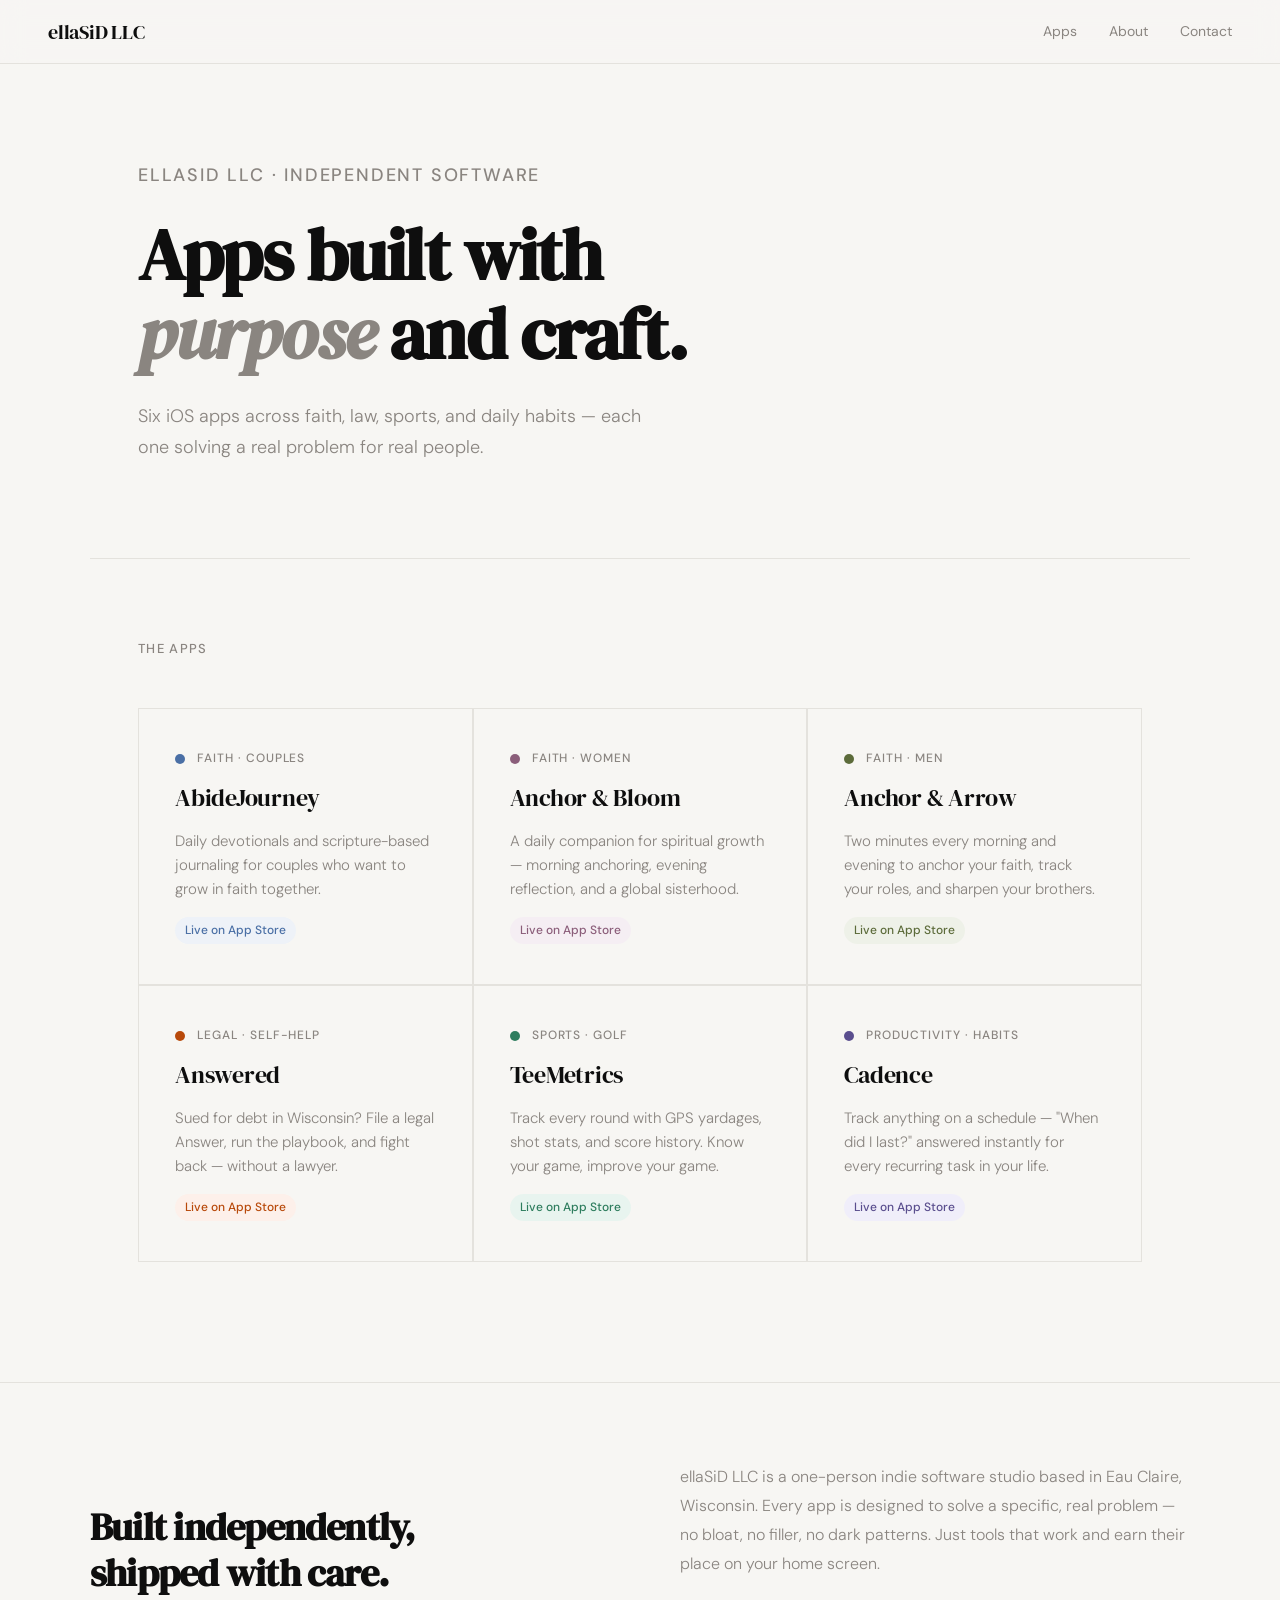
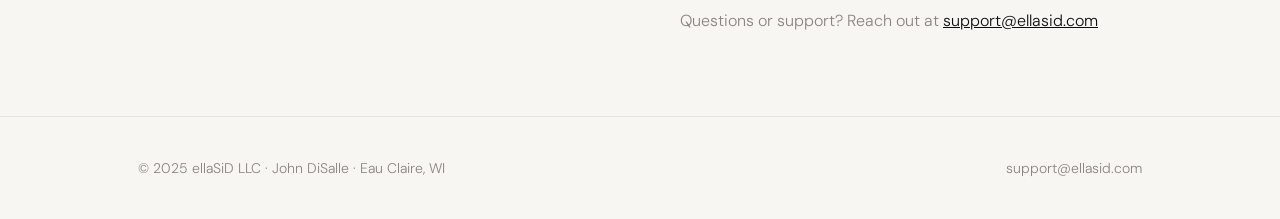
==== index.html @ 7eab45d6 "Initial site build" ====
<!DOCTYPE html>
<html lang="en">
<head>
  <meta charset="UTF-8" />
  <meta name="viewport" content="width=device-width, initial-scale=1.0" />
  <title>ellaSiD LLC — Apps by John DiSalle</title>
  <meta name="description" content="Independent apps built with purpose. Faith tools, legal defense, golf stats, and habit tracking." />
  <link rel="preconnect" href="https://fonts.googleapis.com" />
  <link rel="preconnect" href="https://fonts.gstatic.com" crossorigin />
  <link href="https://fonts.googleapis.com/css2?family=DM+Serif+Display:ital@0;1&family=DM+Sans:wght@300;400;500&display=swap" rel="stylesheet" />
  <style>
    *, *::before, *::after { box-sizing: border-box; margin: 0; padding: 0; }

    :root {
      --black: #0e0e0e;
      --off-white: #f7f6f3;
      --warm-gray: #8a8580;
      --rule: #e4e2dd;

      --abide: #4a6fa5;
      --abide-light: #eef2f8;
      --bloom: #8b5e7a;
      --bloom-light: #f5eef3;
      --arrow: #5c6b3a;
      --arrow-light: #eef1e8;
      --answered: #b8490a;
      --answered-light: #fdf0ea;
      --tee: #2e7d5e;
      --tee-light: #e8f4ef;
      --cadence: #5a4e8e;
      --cadence-light: #f0eefa;
    }

    html { font-size: 16px; scroll-behavior: smooth; }

    body {
      background: var(--off-white);
      color: var(--black);
      font-family: 'DM Sans', sans-serif;
      font-weight: 300;
      line-height: 1.6;
      -webkit-font-smoothing: antialiased;
    }

    /* NAV */
    nav {
      position: fixed; top: 0; left: 0; right: 0; z-index: 100;
      display: flex; align-items: center; justify-content: space-between;
      padding: 0 48px;
      height: 64px;
      background: rgba(247,246,243,0.9);
      backdrop-filter: blur(12px);
      border-bottom: 1px solid var(--rule);
    }
    .nav-logo {
      font-family: 'DM Serif Display', serif;
      font-size: 1.25rem;
      color: var(--black);
      text-decoration: none;
      letter-spacing: -0.01em;
    }
    .nav-links { display: flex; gap: 32px; }
    .nav-links a {
      font-size: 0.875rem;
      font-weight: 400;
      color: var(--warm-gray);
      text-decoration: none;
      transition: color 0.2s;
    }
    .nav-links a:hover { color: var(--black); }

    /* HERO */
    .hero {
      padding: 160px 48px 96px;
      max-width: 1100px;
      margin: 0 auto;
    }
    .hero-eyebrow {
      font-size: 0.8125rem;
      font-weight: 500;
      letter-spacing: 0.1em;
      text-transform: uppercase;
      color: var(--warm-gray);
      margin-bottom: 24px;
    }
    .hero h1 {
      font-family: 'DM Serif Display', serif;
      font-size: clamp(2.75rem, 6vw, 4.5rem);
      line-height: 1.1;
      letter-spacing: -0.02em;
      color: var(--black);
      max-width: 780px;
      margin-bottom: 28px;
    }
    .hero h1 em {
      font-style: italic;
      color: var(--warm-gray);
    }
    .hero p {
      font-size: 1.125rem;
      color: var(--warm-gray);
      max-width: 520px;
      line-height: 1.7;
    }

    /* DIVIDER */
    .section-rule {
      width: 100%;
      height: 1px;
      background: var(--rule);
      max-width: 1100px;
      margin: 0 auto;
    }

    /* APPS GRID */
    .apps-section {
      padding: 80px 48px 120px;
      max-width: 1100px;
      margin: 0 auto;
    }
    .apps-label {
      font-size: 0.8125rem;
      font-weight: 500;
      letter-spacing: 0.1em;
      text-transform: uppercase;
      color: var(--warm-gray);
      margin-bottom: 48px;
    }
    .apps-grid {
      display: grid;
      grid-template-columns: repeat(3, 1fr);
      gap: 2px;
      background: var(--rule);
      border: 1px solid var(--rule);
    }
    .app-card {
      background: var(--off-white);
      padding: 40px 36px;
      text-decoration: none;
      display: flex;
      flex-direction: column;
      gap: 16px;
      transition: background 0.2s;
      position: relative;
      overflow: hidden;
    }
    .app-card::after {
      content: '→';
      position: absolute;
      top: 40px; right: 36px;
      font-size: 1rem;
      color: var(--warm-gray);
      opacity: 0;
      transform: translateX(-6px);
      transition: opacity 0.2s, transform 0.2s;
    }
    .app-card:hover::after { opacity: 1; transform: translateX(0); }

    .app-card:hover { background: #fff; }

    .app-dot {
      width: 10px; height: 10px;
      border-radius: 50%;
      flex-shrink: 0;
    }
    .app-card-top { display: flex; align-items: center; gap: 12px; }
    .app-category {
      font-size: 0.75rem;
      font-weight: 500;
      letter-spacing: 0.08em;
      text-transform: uppercase;
      color: var(--warm-gray);
    }
    .app-name {
      font-family: 'DM Serif Display', serif;
      font-size: 1.5rem;
      letter-spacing: -0.01em;
      color: var(--black);
      line-height: 1.2;
    }
    .app-desc {
      font-size: 0.9375rem;
      color: var(--warm-gray);
      line-height: 1.6;
    }
    .app-tag {
      display: inline-block;
      font-size: 0.75rem;
      font-weight: 500;
      padding: 4px 10px;
      border-radius: 100px;
      margin-top: auto;
      align-self: flex-start;
    }

    /* card color themes */
    .card-abide .app-dot { background: var(--abide); }
    .card-abide .app-tag { background: var(--abide-light); color: var(--abide); }
    .card-bloom .app-dot { background: var(--bloom); }
    .card-bloom .app-tag { background: var(--bloom-light); color: var(--bloom); }
    .card-arrow .app-dot { background: var(--arrow); }
    .card-arrow .app-tag { background: var(--arrow-light); color: var(--arrow); }
    .card-answered .app-dot { background: var(--answered); }
    .card-answered .app-tag { background: var(--answered-light); color: var(--answered); }
    .card-tee .app-dot { background: var(--tee); }
    .card-tee .app-tag { background: var(--tee-light); color: var(--tee); }
    .card-cadence .app-dot { background: var(--cadence); }
    .card-cadence .app-tag { background: var(--cadence-light); color: var(--cadence); }

    /* ABOUT STRIP */
    .about-strip {
      border-top: 1px solid var(--rule);
      border-bottom: 1px solid var(--rule);
      padding: 80px 48px;
    }
    .about-inner {
      max-width: 1100px;
      margin: 0 auto;
      display: grid;
      grid-template-columns: 1fr 1fr;
      gap: 80px;
      align-items: center;
    }
    .about-inner h2 {
      font-family: 'DM Serif Display', serif;
      font-size: clamp(1.75rem, 3vw, 2.5rem);
      letter-spacing: -0.02em;
      line-height: 1.2;
    }
    .about-inner p {
      font-size: 1rem;
      color: var(--warm-gray);
      line-height: 1.8;
    }

    /* FOOTER */
    footer {
      padding: 40px 48px;
      max-width: 1100px;
      margin: 0 auto;
      display: flex;
      align-items: center;
      justify-content: space-between;
    }
    footer p { font-size: 0.875rem; color: var(--warm-gray); }
    footer a { color: var(--warm-gray); text-decoration: none; }
    footer a:hover { color: var(--black); }

    /* ANIMATIONS */
    @keyframes fadeUp {
      from { opacity: 0; transform: translateY(20px); }
      to { opacity: 1; transform: translateY(0); }
    }
    .hero-eyebrow { animation: fadeUp 0.6s ease both; }
    .hero h1 { animation: fadeUp 0.6s 0.1s ease both; }
    .hero p { animation: fadeUp 0.6s 0.2s ease both; }

    /* RESPONSIVE */
    @media (max-width: 900px) {
      nav { padding: 0 24px; }
      .hero { padding: 120px 24px 64px; }
      .apps-section { padding: 64px 24px 80px; }
      .apps-grid { grid-template-columns: 1fr 1fr; }
      .about-strip { padding: 64px 24px; }
      .about-inner { grid-template-columns: 1fr; gap: 32px; }
      footer { padding: 32px 24px; flex-direction: column; gap: 12px; text-align: center; }
    }
    @media (max-width: 600px) {
      .apps-grid { grid-template-columns: 1fr; }
      .nav-links { display: none; }
    }
  </style>
</head>
<body>

  <nav>
    <a class="nav-logo" href="/">ellaSiD LLC</a>
    <div class="nav-links">
      <a href="#apps">Apps</a>
      <a href="#about">About</a>
      <a href="mailto:support@ellasid.com">Contact</a>
    </div>
  </nav>

  <section class="hero">
    <p class="hero-eyebrow">ellaSiD LLC · Independent Software</p>
    <h1>Apps built with<br /><em>purpose</em> and craft.</h1>
    <p>Six iOS apps across faith, law, sports, and daily habits — each one solving a real problem for real people.</p>
  </section>

  <div class="section-rule"></div>

  <section class="apps-section" id="apps">
    <p class="apps-label">The Apps</p>
    <div class="apps-grid">

      <a class="app-card card-abide" href="/abidejourney.html">
        <div class="app-card-top">
          <div class="app-dot"></div>
          <span class="app-category">Faith · Couples</span>
        </div>
        <div class="app-name">AbideJourney</div>
        <div class="app-desc">Daily devotionals and scripture-based journaling for couples who want to grow in faith together.</div>
        <span class="app-tag">Live on App Store</span>
      </a>

      <a class="app-card card-bloom" href="/anchor-bloom.html">
        <div class="app-card-top">
          <div class="app-dot"></div>
          <span class="app-category">Faith · Women</span>
        </div>
        <div class="app-name">Anchor & Bloom</div>
        <div class="app-desc">A daily companion for spiritual growth — morning anchoring, evening reflection, and a global sisterhood.</div>
        <span class="app-tag">Live on App Store</span>
      </a>

      <a class="app-card card-arrow" href="/anchor-arrow.html">
        <div class="app-card-top">
          <div class="app-dot"></div>
          <span class="app-category">Faith · Men</span>
        </div>
        <div class="app-name">Anchor & Arrow</div>
        <div class="app-desc">Two minutes every morning and evening to anchor your faith, track your roles, and sharpen your brothers.</div>
        <span class="app-tag">Live on App Store</span>
      </a>

      <a class="app-card card-answered" href="/answered.html">
        <div class="app-card-top">
          <div class="app-dot"></div>
          <span class="app-category">Legal · Self-Help</span>
        </div>
        <div class="app-name">Answered</div>
        <div class="app-desc">Sued for debt in Wisconsin? File a legal Answer, run the playbook, and fight back — without a lawyer.</div>
        <span class="app-tag">Live on App Store</span>
      </a>

      <a class="app-card card-tee" href="/teemetrics.html">
        <div class="app-card-top">
          <div class="app-dot"></div>
          <span class="app-category">Sports · Golf</span>
        </div>
        <div class="app-name">TeeMetrics</div>
        <div class="app-desc">Track every round with GPS yardages, shot stats, and score history. Know your game, improve your game.</div>
        <span class="app-tag">Live on App Store</span>
      </a>

      <a class="app-card card-cadence" href="/cadence.html">
        <div class="app-card-top">
          <div class="app-dot"></div>
          <span class="app-category">Productivity · Habits</span>
        </div>
        <div class="app-name">Cadence</div>
        <div class="app-desc">Track anything on a schedule — "When did I last?" answered instantly for every recurring task in your life.</div>
        <span class="app-tag">Live on App Store</span>
      </a>

    </div>
  </section>

  <section class="about-strip" id="about">
    <div class="about-inner">
      <h2>Built independently,<br />shipped with care.</h2>
      <p>ellaSiD LLC is a one-person indie software studio based in Eau Claire, Wisconsin. Every app is designed to solve a specific, real problem — no bloat, no filler, no dark patterns. Just tools that work and earn their place on your home screen.<br /><br />Questions or support? Reach out at <a href="mailto:support@ellasid.com" style="color:var(--black)">support@ellasid.com</a></p>
    </div>
  </section>

  <footer>
    <p>© 2025 ellaSiD LLC · John DiSalle · Eau Claire, WI</p>
    <p><a href="mailto:support@ellasid.com">support@ellasid.com</a></p>
  </footer>

</body>
</html>
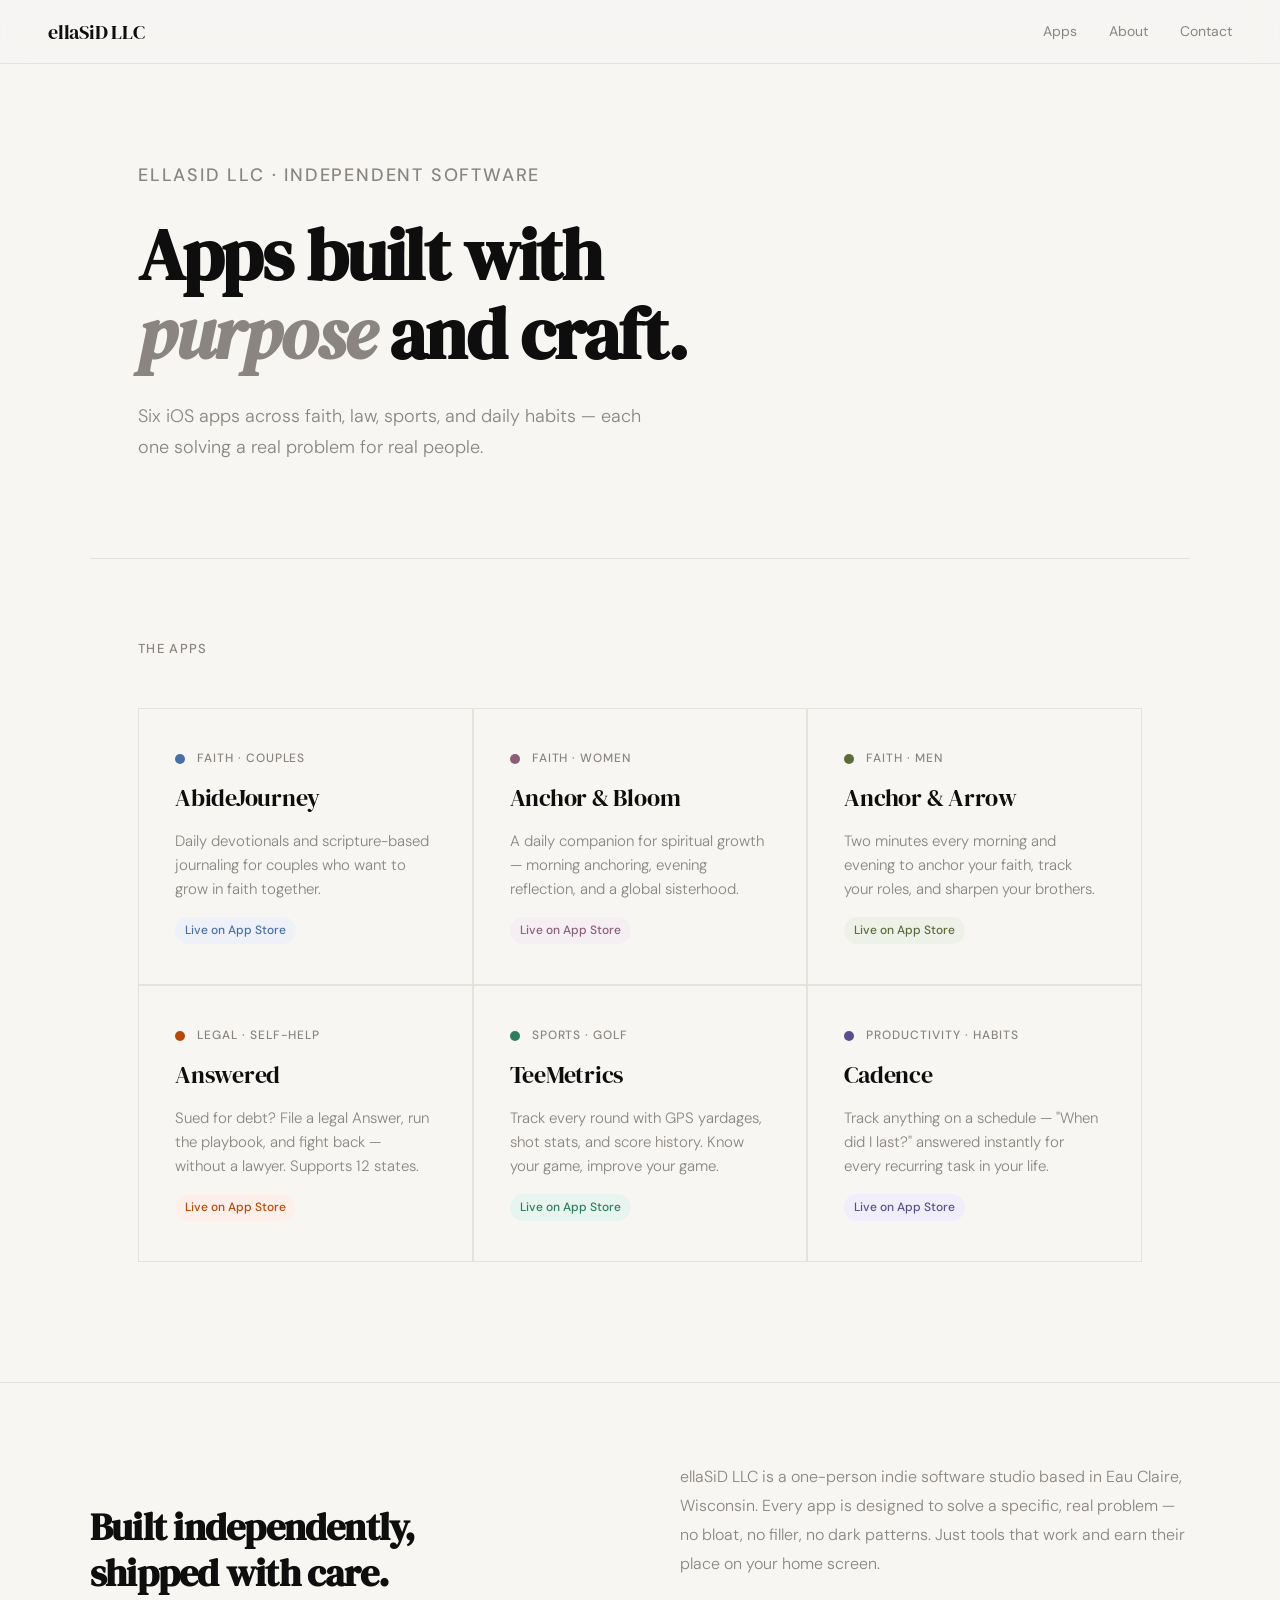
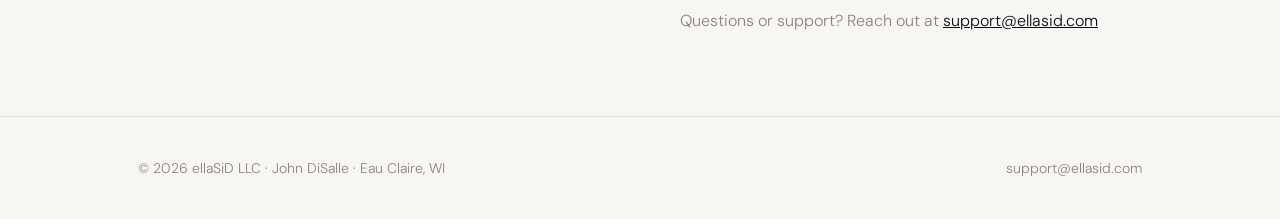
==== commit 81332354: "Update Answered for 12-state support, fix copyright year" ====
--- a/index.html
+++ b/index.html
@@ -330,7 +330,7 @@
           <span class="app-category">Legal · Self-Help</span>
         </div>
         <div class="app-name">Answered</div>
-        <div class="app-desc">Sued for debt in Wisconsin? File a legal Answer, run the playbook, and fight back — without a lawyer.</div>
+        <div class="app-desc">Sued for debt? File a legal Answer, run the playbook, and fight back — without a lawyer. Supports 12 states.</div>
         <span class="app-tag">Live on App Store</span>
       </a>
 
@@ -365,7 +365,7 @@
   </section>
 
   <footer>
-    <p>© 2025 ellaSiD LLC · John DiSalle · Eau Claire, WI</p>
+    <p>© 2026 ellaSiD LLC · John DiSalle · Eau Claire, WI</p>
     <p><a href="mailto:support@ellasid.com">support@ellasid.com</a></p>
   </footer>
 
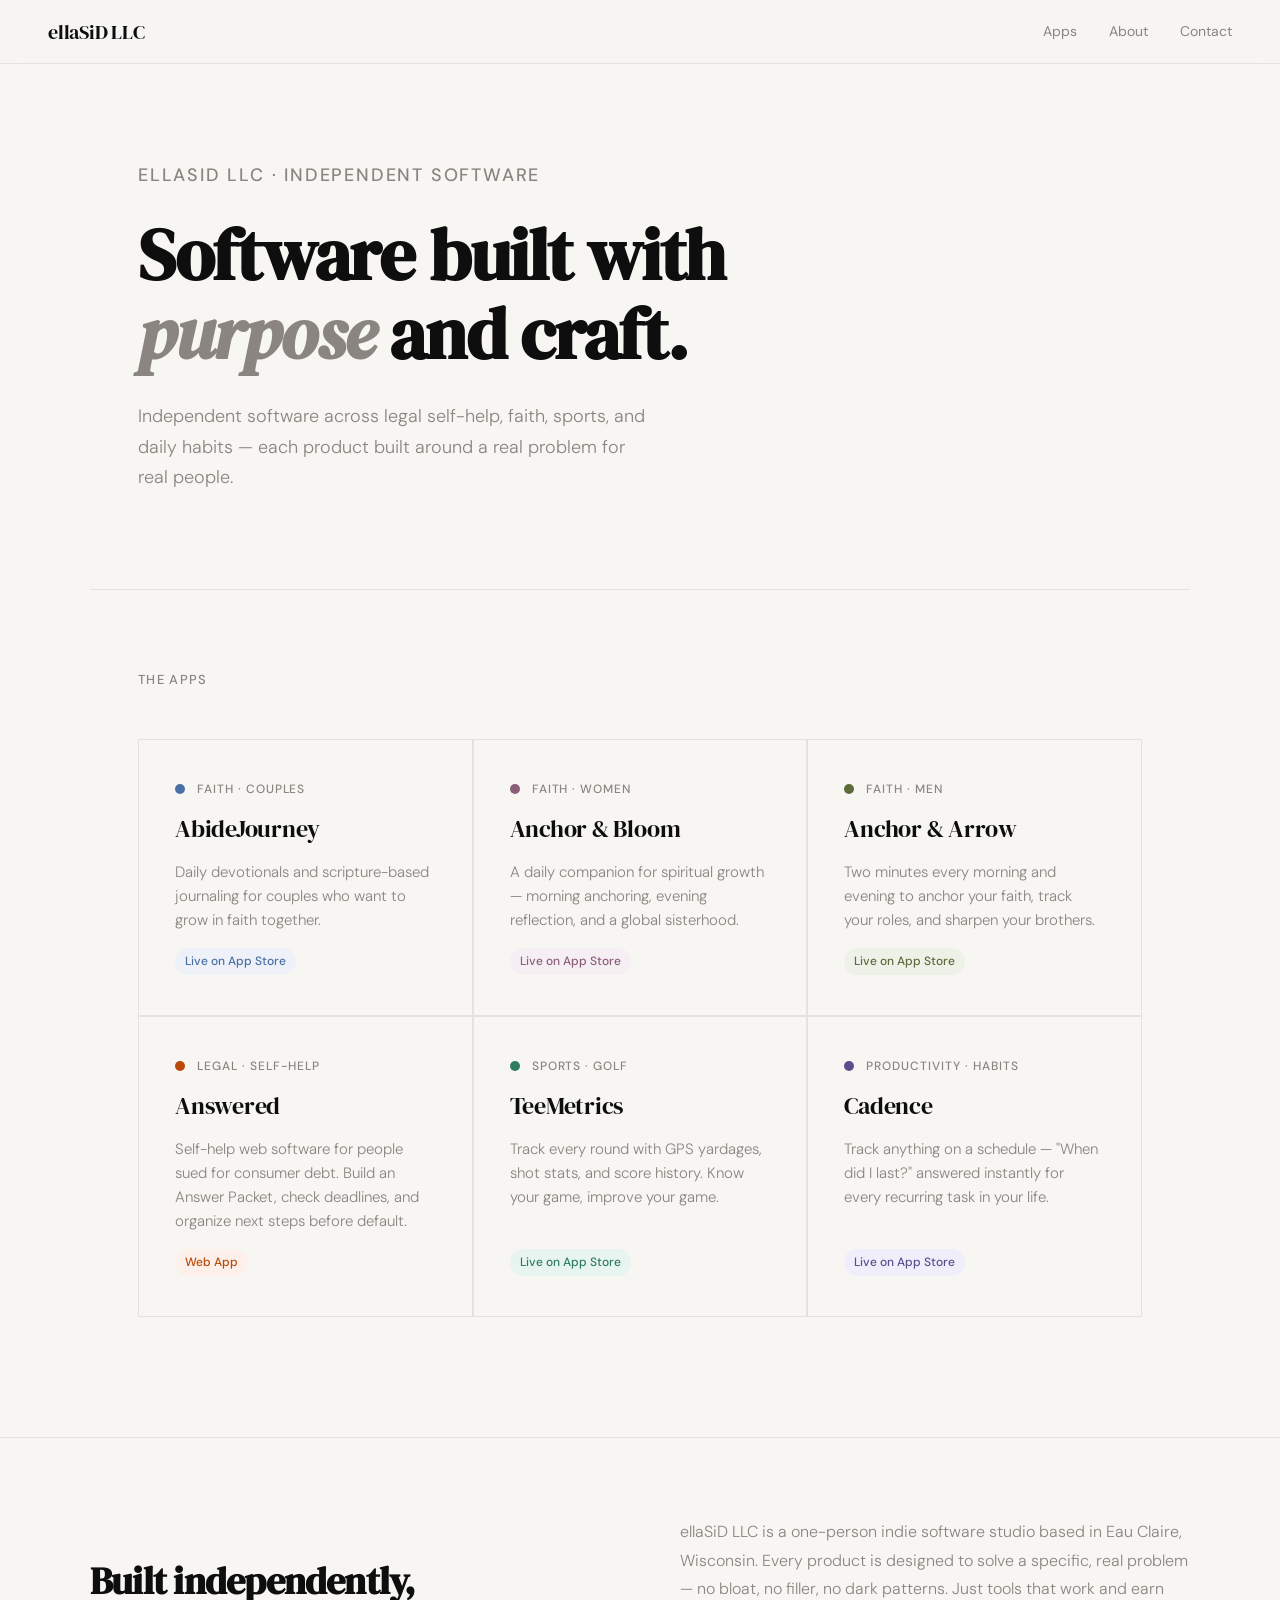
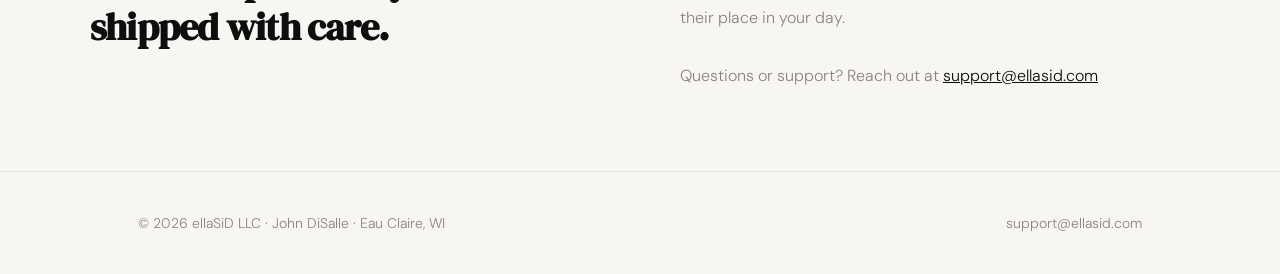
==== commit 7f1b0dd2: "Update Answered company page and crawl links" ====
--- a/index.html
+++ b/index.html
@@ -3,8 +3,8 @@
 <head>
   <meta charset="UTF-8" />
   <meta name="viewport" content="width=device-width, initial-scale=1.0" />
-  <title>ellaSiD LLC — Apps by John DiSalle</title>
-  <meta name="description" content="Independent apps built with purpose. Faith tools, legal defense, golf stats, and habit tracking." />
+  <title>ellaSiD LLC — Independent Software by John DiSalle</title>
+  <meta name="description" content="ellaSiD LLC builds independent software products including Answered, a legal self-help web app for people sued for consumer debt." />
   <link rel="preconnect" href="https://fonts.googleapis.com" />
   <link rel="preconnect" href="https://fonts.gstatic.com" crossorigin />
   <link href="https://fonts.googleapis.com/css2?family=DM+Serif+Display:ital@0;1&family=DM+Sans:wght@300;400;500&display=swap" rel="stylesheet" />
@@ -284,8 +284,8 @@
 
   <section class="hero">
     <p class="hero-eyebrow">ellaSiD LLC · Independent Software</p>
-    <h1>Apps built with<br /><em>purpose</em> and craft.</h1>
-    <p>Six iOS apps across faith, law, sports, and daily habits — each one solving a real problem for real people.</p>
+    <h1>Software built with<br /><em>purpose</em> and craft.</h1>
+    <p>Independent software across legal self-help, faith, sports, and daily habits — each product built around a real problem for real people.</p>
   </section>
 
   <div class="section-rule"></div>
@@ -330,8 +330,8 @@
           <span class="app-category">Legal · Self-Help</span>
         </div>
         <div class="app-name">Answered</div>
-        <div class="app-desc">Sued for debt? File a legal Answer, run the playbook, and fight back — without a lawyer. Supports 12 states.</div>
-        <span class="app-tag">Live on App Store</span>
+        <div class="app-desc">Self-help web software for people sued for consumer debt. Build an Answer Packet, check deadlines, and organize next steps before default.</div>
+        <span class="app-tag">Web App</span>
       </a>
 
       <a class="app-card card-tee" href="/teemetrics.html">
@@ -360,7 +360,7 @@
   <section class="about-strip" id="about">
     <div class="about-inner">
       <h2>Built independently,<br />shipped with care.</h2>
-      <p>ellaSiD LLC is a one-person indie software studio based in Eau Claire, Wisconsin. Every app is designed to solve a specific, real problem — no bloat, no filler, no dark patterns. Just tools that work and earn their place on your home screen.<br /><br />Questions or support? Reach out at <a href="mailto:support@ellasid.com" style="color:var(--black)">support@ellasid.com</a></p>
+      <p>ellaSiD LLC is a one-person indie software studio based in Eau Claire, Wisconsin. Every product is designed to solve a specific, real problem — no bloat, no filler, no dark patterns. Just tools that work and earn their place in your day.<br /><br />Questions or support? Reach out at <a href="mailto:support@ellasid.com" style="color:var(--black)">support@ellasid.com</a></p>
     </div>
   </section>
 
